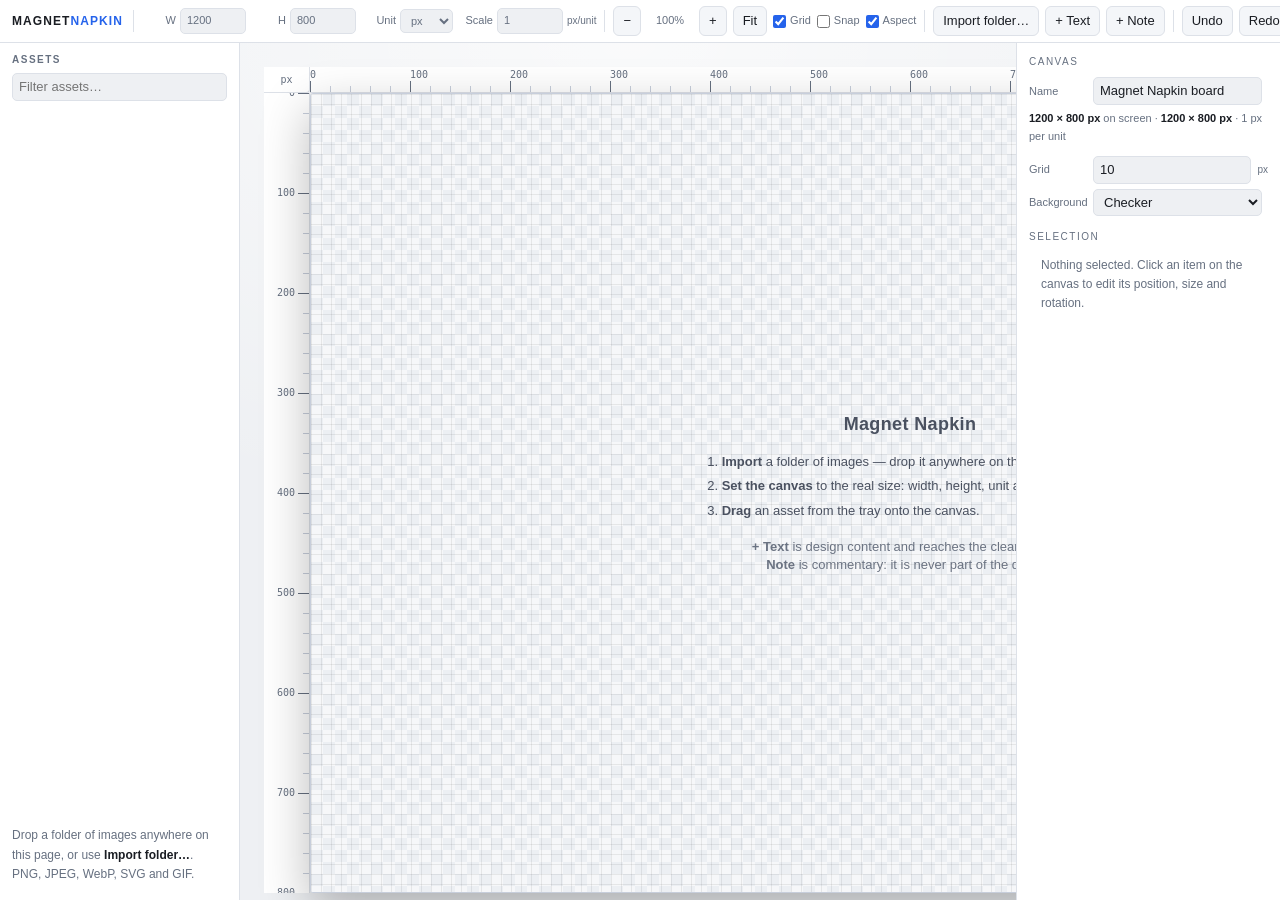
==== index.html @ 19c382b1 "feat: autosave to IndexedDB and round-trip .napkin.json project files" ====
<!doctype html>
<html lang="en">
<head>
<meta charset="utf-8">
<meta name="viewport" content="width=device-width, initial-scale=1">
<meta name="color-scheme" content="light dark">
<title>Magnet Napkin</title>
<meta name="description" content="Drop a folder of images onto a canvas of a known size, move them like magnets, leave notes that are clearly not part of the design, and export the layout plus a brief for a vision agent.">
<link rel="stylesheet" href="styles.css">
</head>
<body>

<div id="app">

  <header id="toolbar">
    <div class="brand">Magnet<em>Napkin</em></div>

    <div class="sep" role="separator"></div>

    <div class="toolgroup" role="group" aria-label="Canvas size">
      <label class="tfield" for="c-width"><span>W</span><input id="c-width" type="number" min="0.01" step="1" inputmode="decimal"></label>
      <label class="tfield" for="c-height"><span>H</span><input id="c-height" type="number" min="0.01" step="1" inputmode="decimal"></label>
      <label class="tfield" for="c-unit"><span>Unit</span><select id="c-unit">
        <option value="px">px</option>
        <option value="pt">pt</option>
        <option value="mm">mm</option>
        <option value="in">in</option>
      </select></label>
      <label class="tfield" for="c-scale"><span>Scale</span><input id="c-scale" type="number" min="0.01" step="0.0001" inputmode="decimal"><span class="thint">px/unit</span></label>
    </div>

    <div class="sep" role="separator"></div>

    <div class="toolgroup" role="group" aria-label="View">
      <button type="button" data-act="zoomout" title="Zoom out" aria-label="Zoom out">−</button>
      <span id="zoomlabel" class="zoomlabel" aria-live="off">100%</span>
      <button type="button" data-act="zoomin" title="Zoom in" aria-label="Zoom in">+</button>
      <button type="button" data-act="fit" title="Fit the whole canvas">Fit</button>
      <label class="check"><input type="checkbox" id="gridToggle" checked> Grid</label>
      <label class="check"><input type="checkbox" id="snapToggle" data-cap="snap"> Snap</label>
      <label class="check"><input type="checkbox" id="aspectToggle" data-cap="aspect" checked> Aspect</label>
    </div>

    <div class="sep" role="separator"></div>

    <div class="toolgroup" role="group" aria-label="Create">
      <button type="button" data-act="import" title="Import a folder of images">Import folder…</button>
      <button type="button" data-act="addtext" title="Add a text box — design content, included in the clean PNG">+ Text</button>
      <button type="button" data-act="addnote" title="Add a note — commentary, never part of the design">+ Note</button>
    </div>

    <div class="sep" role="separator"></div>

    <div class="toolgroup" role="group" aria-label="History">
      <button type="button" data-act="undo" title="Undo (Cmd/Ctrl+Z)">Undo</button>
      <button type="button" data-act="redo" title="Redo (Shift+Cmd/Ctrl+Z)">Redo</button>
    </div>

    <div class="sep" role="separator"></div>

    <div class="toolgroup" role="group" aria-label="Project">
      <button type="button" data-act="new" title="Clear the board">New</button>
      <button type="button" data-act="save" title="Download the project as .napkin.json">Save</button>
      <button type="button" data-act="open" title="Open a .napkin.json project">Open</button>
      <button type="button" data-act="exportpng" class="primary" title="Export the clean PNG — no notes, no UI">PNG</button>
      <button type="button" data-act="handoff" title="Handoff: clean PNG, annotated PNG, layout.json and notes.md">Handoff</button>
    </div>

    <span id="status" role="status" aria-live="polite">Ready</span>
  </header>

  <aside id="tray" aria-label="Assets">
    <div class="panelhead"><b>Assets</b><span id="tray-count" class="muted"></span></div>
    <input id="search" type="search" placeholder="Filter assets…" aria-label="Filter assets" autocomplete="off">
    <div id="tray-scroll"></div>
    <p id="tray-empty" class="hint">Drop a folder of images anywhere on this page, or use <b>Import folder…</b>.<br>PNG, JPEG, WebP, SVG and GIF.</p>
  </aside>

  <main id="main">
    <div id="viewport">
      <div id="stage">
        <div id="ruler-corner" aria-hidden="true"></div>
        <div id="ruler-top" class="ruler" aria-hidden="true"></div>
        <div id="ruler-left" class="ruler" aria-hidden="true"></div>
        <div id="board-wrap">
          <div id="board" tabindex="0" aria-label="Canvas">
            <div id="bg"></div>
            <div id="grid" aria-hidden="true"></div>
            <div id="items"></div>
            <div id="notes"></div>
            <div id="guides" aria-hidden="true"></div>
            <div id="empty-state">
              <h1>Magnet Napkin</h1>
              <ol>
                <li><b>Import</b> a folder of images — drop it anywhere on this page.</li>
                <li><b>Set the canvas</b> to the real size: width, height, unit and scale, top left.</li>
                <li><b>Drag</b> an asset from the tray onto the canvas.</li>
              </ol>
              <p class="muted"><b>+ Text</b> is design content and reaches the clean PNG.
                <b>+ Note</b> is commentary: it is never part of the design.</p>
            </div>
          </div>
        </div>
      </div>
    </div>
  </main>

  <aside id="inspector" aria-label="Inspector">
    <div id="inspector-body"></div>
  </aside>

</div>

<div id="storage-warning" hidden role="alert">
  <b>Autosave is not available here.</b>
  <span id="storage-warning-detail"></span>
</div>

<dialog id="handoff-dialog" aria-labelledby="handoff-title">
  <h2 id="handoff-title">Handoff</h2>
  <p class="muted">Four files, one click each. Browsers block multiple automatic downloads.</p>
  <div class="handoff-grid">
    <button type="button" data-export="clean">layout.png<small>the clean design — no notes</small></button>
    <button type="button" data-export="annotated">layout-annotated.png<small>the same board with the notes visible</small></button>
    <button type="button" data-export="json">layout.json<small>the machine contract</small></button>
    <button type="button" data-export="notes">notes.md<small>the brief for a human or an agent</small></button>
  </div>
  <div class="handoff-actions">
    <button type="button" id="copy-handoff">Copy handoff brief</button>
    <button type="button" id="close-handoff" class="quiet">Close</button>
  </div>
</dialog>

<dialog id="save-dialog" aria-labelledby="save-title">
  <h2 id="save-title">Save project</h2>
  <p class="muted">The project file always holds the canvas, the items and the notes. The images can be embedded as well, which makes the file self-contained but much larger.</p>
  <div class="handoff-actions">
    <button type="button" id="save-embedded">Save with images</button>
    <button type="button" id="save-small">Save without images</button>
    <button type="button" id="close-save" class="quiet">Cancel</button>
  </div>
</dialog>

<dialog id="missing-dialog" aria-labelledby="missing-title">
  <h2 id="missing-title">Missing assets</h2>
  <p class="muted">This project references files that are not in the tray. The items are kept, so nothing is lost.</p>
  <ul id="missing-list"></ul>
  <div class="handoff-actions">
    <button type="button" id="relink">Relink folder…</button>
    <button type="button" id="dismiss-missing" class="quiet">Continue without them</button>
  </div>
</dialog>

<input id="file-input" type="file" webkitdirectory directory multiple hidden>
<input id="json-input" type="file" accept=".json,application/json" hidden>

<script src="js/core.js"></script>
<script src="js/units.js"></script>
<script src="js/state.js"></script>
<script src="js/stage.js"></script>
<script src="js/textlayout.js"></script>
<script src="js/assets.js"></script>
<script src="js/items.js"></script>
<script src="js/snap.js"></script>
<script src="js/interact.js"></script>
<script src="js/inspector.js"></script>
<script src="js/project.js"></script>
<script src="js/app.js"></script>
</body>
</html>
---- styles.css ----
/* Magnet Napkin — chrome.
   The canvas is the star: everything else stays quiet and neutral. */

:root {
  --bg: #0e1014;
  --panel: #15181e;
  --panel2: #1c2029;
  --panel3: #232833;
  --line: #272c37;
  --line2: #333a47;
  --text: #e8eaee;
  --muted: #8a909c;
  --accent: #5b9dff;
  --accent-ink: #0b1220;
  --canvas: #eef0f3;
  --guide: #ff4d4d;
  --note: #fff3b0;
  --note-ink: #1c1c1c;
  --note-border: #b08900;
  --ruler-top: 26px;
  --ruler-left: 46px;
  --font: -apple-system, BlinkMacSystemFont, "Segoe UI", Roboto, "Helvetica Neue", Arial, sans-serif;
  --mono: ui-monospace, SFMono-Regular, Menlo, Consolas, monospace;
}

@media (prefers-color-scheme: light) {
  :root {
    --bg: #eef0f3;
    --panel: #ffffff;
    --panel2: #f4f6f9;
    --panel3: #e9edf2;
    --line: #dde1e8;
    --line2: #c7cedb;
    --text: #1a1d23;
    --muted: #667080;
    --accent: #2563eb;
    --accent-ink: #ffffff;
    --canvas: #ffffff;
  }
}

* { box-sizing: border-box; }

html, body {
  height: 100%;
  margin: 0;
  background: var(--bg);
  color: var(--text);
  font: 13px/1.4 var(--font);
  overflow: hidden;
  -webkit-text-size-adjust: 100%;
}

button, select, input { font: inherit; color: inherit; }

button {
  background: var(--panel2);
  border: 1px solid var(--line);
  border-radius: 6px;
  padding: 5px 9px;
  cursor: pointer;
  white-space: nowrap;
}
button:hover { background: var(--panel3); border-color: var(--line2); }
button:active { transform: translateY(0.5px); }
button.primary { background: var(--accent); border-color: var(--accent); color: var(--accent-ink); font-weight: 600; }
button.primary:hover { filter: brightness(1.08); }
button.quiet { background: transparent; }
button[disabled] { opacity: .4; cursor: default; }

input[type="number"], input[type="text"], input[type="search"], select {
  background: var(--bg);
  border: 1px solid var(--line);
  border-radius: 5px;
  padding: 4px 6px;
  min-width: 0;
}
input[type="number"] { width: 72px; font-variant-numeric: tabular-nums; }
input[type="search"] { width: 100%; }

:focus-visible {
  outline: 2px solid var(--accent);
  outline-offset: 1px;
}

/* ---------- shell ---------- */

#app {
  display: grid;
  grid-template-columns: 240px minmax(0, 1fr) 264px;
  grid-template-rows: auto minmax(0, 1fr);
  height: 100dvh;
}

#toolbar {
  grid-column: 1 / -1;
  display: flex;
  align-items: center;
  gap: 8px;
  padding: 6px 12px;
  background: var(--panel);
  border-bottom: 1px solid var(--line);
  overflow-x: auto;
  overflow-y: hidden;
  white-space: nowrap;
  scrollbar-width: thin;
}

.brand {
  font-weight: 700;
  letter-spacing: .09em;
  text-transform: uppercase;
  font-size: 12px;
  margin-right: 2px;
}
.brand em { font-style: normal; color: var(--accent); }

.sep { width: 1px; height: 22px; background: var(--line); flex: none; }

.toolgroup { display: flex; align-items: center; gap: 6px; flex: none; }

.tfield { display: flex; align-items: center; gap: 4px; color: var(--muted); font-size: 11px; }
.tfield > span:first-child { width: 34px; text-align: right; }
.tfield input[type="number"] { width: 66px; }
.thint { font-size: 10px; color: var(--muted); }

.check { display: flex; align-items: center; gap: 4px; color: var(--muted); font-size: 11px; user-select: none; }
.check input { accent-color: var(--accent); margin: 0; }

.zoomlabel {
  min-width: 46px;
  text-align: center;
  color: var(--muted);
  font-variant-numeric: tabular-nums;
  font-size: 11px;
}

#status {
  margin-left: auto;
  color: var(--muted);
  font-size: 11px;
  white-space: nowrap;
  padding-left: 12px;
}

.muted { color: var(--muted); }

/* ---------- panels ---------- */

#tray, #inspector {
  grid-row: 2;
  min-height: 0;
  display: flex;
  flex-direction: column;
  background: var(--panel);
}
#tray { border-right: 1px solid var(--line); }
#inspector { border-left: 1px solid var(--line); overflow: auto; }

#inspector-body { padding: 12px; }

.sec-head {
  margin: 14px 0 8px;
  font-size: 10px;
  letter-spacing: .15em;
  text-transform: uppercase;
  color: var(--muted);
}
.sec-head:first-child { margin-top: 0; }

.field {
  display: grid;
  grid-template-columns: 58px minmax(0, 1fr) auto;
  align-items: center;
  gap: 6px;
  margin: 5px 0;
}
.field label { color: var(--muted); font-size: 11px; }
.field input, .field select { width: 100%; }
.field input[type="color"] { padding: 2px; height: 26px; }
.field .unit { color: var(--muted); font-size: 10px; white-space: nowrap; }

.summary {
  margin: 0 0 10px;
  color: var(--muted);
  font-size: 11px;
  line-height: 1.6;
}
.summary b { color: var(--text); font-weight: 600; }

.selected-name {
  margin: 0 0 8px;
  font-size: 12px;
  font-weight: 600;
  white-space: nowrap;
  overflow: hidden;
  text-overflow: ellipsis;
}

.note-warning {
  margin: 0 0 10px;
  padding: 7px 8px;
  border-radius: 5px;
  background: var(--note);
  border: 1px dashed var(--note-border);
  color: #4a3a05;
  font-size: 11px;
  line-height: 1.5;
}

.row { display: flex; gap: 6px; margin: 8px 0; }
.row button { flex: 1 1 auto; font-size: 11px; padding: 5px 4px; }

.field.wide { grid-template-columns: 58px minmax(0, 1fr); align-items: start; }
.field.wide label { padding-top: 5px; }
.field textarea {
  width: 100%;
  min-height: 58px;
  resize: vertical;
  background: var(--bg);
  border: 1px solid var(--line);
  border-radius: 5px;
  padding: 5px 6px;
  font: 12px/1.4 var(--font);
}

.panelhead {
  display: flex;
  align-items: baseline;
  justify-content: space-between;
  padding: 10px 12px 6px;
}
.panelhead b {
  font-size: 10px;
  letter-spacing: .15em;
  text-transform: uppercase;
  color: var(--muted);
}

#search { margin: 0 12px 8px; width: calc(100% - 24px); }

#tray-scroll { overflow: auto; padding: 0 10px 16px; min-height: 0; flex: 1; }

.group {
  margin: 13px 0 3px;
  font-size: 10px;
  letter-spacing: .14em;
  text-transform: uppercase;
  color: var(--muted);
}

.tray-item {
  display: flex;
  align-items: center;
  gap: 8px;
  padding: 5px;
  border-radius: 6px;
  cursor: grab;
  border: 1px solid transparent;
}
.tray-item:hover { background: var(--panel2); border-color: var(--line); }
.tray-item:active { cursor: grabbing; }
.tray-item img {
  width: 38px; height: 38px;
  object-fit: contain;
  background: #f6f7f9;
  border: 1px solid var(--line);
  border-radius: 4px;
  flex: none;
}
.tray-item .t { min-width: 0; }
.tray-item .t b {
  display: block;
  font-weight: 500;
  font-size: 12px;
  white-space: nowrap;
  overflow: hidden;
  text-overflow: ellipsis;
}
.tray-item .t small { display: block; color: var(--muted); font-size: 10px; }

body.dropping::after {
  content: "Drop to import the images";
  position: fixed;
  inset: 0;
  display: flex;
  align-items: center;
  justify-content: center;
  background: rgba(10, 12, 16, .55);
  border: 3px dashed var(--accent);
  color: #fff;
  font-size: 18px;
  font-weight: 600;
  pointer-events: none;
  z-index: 50;
}

.hint { color: var(--muted); font-size: 12px; line-height: 1.6; padding: 4px 12px 16px; margin: 0; }
.hint b { color: var(--text); font-weight: 600; }

/* ---------- canvas area ---------- */

#main {
  grid-row: 2;
  min-width: 0;
  min-height: 0;
  display: flex;
  flex-direction: column;
  background: var(--bg);
}

#viewport {
  flex: 1;
  overflow: auto;
  padding: 24px 24px 48px;
  background:
    radial-gradient(1200px 700px at 50% 0%, color-mix(in srgb, var(--panel) 70%, transparent) 0%, transparent 70%),
    var(--bg);
}

#stage {
  position: relative;
  display: inline-block;
  padding-left: var(--ruler-left);
  padding-top: var(--ruler-top);
}

#ruler-corner {
  position: absolute;
  left: 0; top: 0;
  width: var(--ruler-left); height: var(--ruler-top);
  background: var(--panel);
  border-right: 1px solid var(--line);
  border-bottom: 1px solid var(--line);
  border-radius: 0 0 4px 0;
  display: flex;
  align-items: center;
  justify-content: center;
  color: var(--muted);
  font: 10px/1 var(--mono);
}

.ruler {
  position: absolute;
  background: var(--panel);
  color: var(--muted);
  font: 10px/1 var(--mono);
  overflow: hidden;
}
#ruler-top { left: var(--ruler-left); top: 0; height: var(--ruler-top); border-bottom: 1px solid var(--line); }
#ruler-left { left: 0; top: var(--ruler-top); width: var(--ruler-left); border-right: 1px solid var(--line); }

.ruler .tick { position: absolute; background: var(--line2); }
#ruler-top .tick { bottom: 0; width: 1px; height: 6px; }
#ruler-top .tick.major { height: 11px; background: var(--muted); }
#ruler-top .tick-label { position: absolute; top: 3px; left: 3px; white-space: nowrap; }
#ruler-left .tick { right: 0; height: 1px; width: 6px; }
#ruler-left .tick.major { width: 11px; background: var(--muted); }
#ruler-left .tick-label { position: absolute; right: 14px; transform: translateY(-50%); white-space: nowrap; }

#viewport.pannable { cursor: grab; }
#viewport.panning { cursor: grabbing; user-select: none; }

#board-wrap { position: relative; }

#board {
  position: relative;
  overflow: hidden;
  background: var(--canvas);
  border: 1px solid var(--line2);
  border-radius: 3px;
  box-shadow: 0 18px 50px rgba(0, 0, 0, .28);
}

#bg, #grid, #items, #notes, #guides { position: absolute; inset: 0; }
#bg, #grid, #guides { pointer-events: none; }

#bg.checker {
  background-color: #f6f7f9;
  background-image:
    linear-gradient(45deg, #eceff3 25%, transparent 25%, transparent 75%, #eceff3 75%),
    linear-gradient(45deg, #eceff3 25%, transparent 25%, transparent 75%, #eceff3 75%);
  background-size: 24px 24px;
  background-position: 0 0, 12px 12px;
}
#bg.solid { background: var(--canvas); }
#bg.image { background-repeat: no-repeat; background-size: 100% 100%; }

#grid {
  background-image:
    linear-gradient(rgba(0, 0, 0, .07) 1px, transparent 1px),
    linear-gradient(90deg, rgba(0, 0, 0, .07) 1px, transparent 1px);
  background-size: 40px 40px;
}

#empty-state {
  position: absolute;
  inset: 0;
  display: flex;
  flex-direction: column;
  justify-content: center;
  align-items: center;
  text-align: center;
  padding: 24px;
  color: #4a5160;
  pointer-events: none;
}
#empty-state h1 { font-size: 18px; margin: 0 0 12px; letter-spacing: .02em; }
#empty-state ol { text-align: left; margin: 0 0 14px; padding-left: 20px; line-height: 1.9; }
#empty-state p { max-width: 44ch; margin: 0; }
#empty-state .muted { color: #6b7382; }

/* ---------- items on the canvas ---------- */

.magnet {
  position: absolute;
  transform-origin: center center;
  touch-action: none;
  user-select: none;
  cursor: grab;
}
.magnet:active { cursor: grabbing; }
.magnet img {
  display: block;
  width: 100%;
  height: 100%;
  object-fit: contain;
  pointer-events: none;
  -webkit-user-drag: none;
}
.magnet.selected { outline: 1.5px solid var(--accent); outline-offset: 2px; }
.magnet.locked { cursor: default; }

.magnet .handle {
  position: absolute;
  right: -7px; bottom: -7px;
  width: 14px; height: 14px;
  background: var(--accent);
  border: 1px solid #0b1220;
  border-radius: 2px;
  cursor: nwse-resize;
  display: none;
  touch-action: none;
  z-index: 3;
}
.magnet.selected .handle { display: block; }

.magnet .rot {
  position: absolute;
  left: 50%; top: -28px;
  width: 12px; height: 12px;
  margin-left: -6px;
  border-radius: 50%;
  background: var(--accent);
  border: 1px solid #0b1220;
  cursor: grab;
  display: none;
  z-index: 3;
}
.magnet.selected .rot { display: block; }

.magnet .tag {
  position: absolute;
  left: 50%; bottom: -22px;
  transform: translateX(-50%);
  background: #0b0c0f;
  color: #cfd3da;
  border: 1px solid #30343d;
  border-radius: 3px;
  padding: 1px 5px;
  font: 10px/1.4 var(--mono);
  white-space: nowrap;
  display: none;
  pointer-events: none;
  z-index: 2;
}
.magnet.selected .tag { display: block; }

/* Text items: one element per measured line, so the browser never re-wraps
   what the exporter will draw. */
.text-item { cursor: default; }
.text-body {
  position: absolute;
  inset: 0;
  overflow: hidden;
  white-space: pre;
  letter-spacing: 0;
  word-break: keep-all;
}
.text-body .tl { white-space: pre; }

/* Notes: deliberately unlike the design. Sticky paper, dashed border and a
   badge, so no one — human or model — can mistake one for artwork. */
.magnet.note {
  border-style: dashed;
  border-color: var(--note-border);
  border-radius: 2px;
  box-shadow: 0 2px 8px rgba(0, 0, 0, .22);
  cursor: grab;
}
.magnet.note .text-body { overflow: hidden; }
.magnet.note .badge {
  position: absolute;
  top: -12px;
  left: -2px;
  width: 26px;
  height: 11px;
  display: flex;
  align-items: center;
  justify-content: center;
  background: #1c1c1c;
  color: #fff3b0;
  border-radius: 2px;
  font-weight: 700;
  font-family: var(--mono);
  pointer-events: none;
  z-index: 4;
}

/* Snapping guides */
.guide { position: absolute; background: var(--guide); opacity: .85; }
.guide.v { top: 0; bottom: 0; width: 1px; }
.guide.h { left: 0; right: 0; height: 1px; }

/* Missing assets keep their place and say so. */
.missing-asset {
  width: 100%;
  height: 100%;
  display: flex;
  align-items: center;
  justify-content: center;
  text-align: center;
  padding: 6px;
  border: 1px dashed #b0453a;
  border-radius: 3px;
  background: repeating-linear-gradient(45deg, rgba(176, 69, 58, .08) 0 8px, transparent 8px 16px);
  color: #8c2f27;
  font-size: 11px;
  overflow: hidden;
}

#storage-warning {
  position: fixed;
  left: 0; right: 0; bottom: 0;
  z-index: 40;
  padding: 10px 16px;
  background: #3a2a08;
  color: #ffe9a8;
  border-top: 1px solid #6b5312;
  font-size: 12px;
  line-height: 1.5;
}
#storage-warning b { color: #fff3b0; }

/* ---------- handoff dialog ---------- */

dialog {
  border: 1px solid var(--line2);
  border-radius: 10px;
  background: var(--panel);
  color: var(--text);
  padding: 20px;
  max-width: 460px;
  width: calc(100% - 32px);
  box-shadow: 0 30px 80px rgba(0, 0, 0, .45);
}
dialog::backdrop { background: rgba(0, 0, 0, .5); }
dialog h2 { margin: 0 0 4px; font-size: 15px; }
dialog p { margin: 0 0 14px; font-size: 12px; }

.handoff-grid { display: grid; grid-template-columns: 1fr 1fr; gap: 8px; }
.handoff-grid button {
  display: flex;
  flex-direction: column;
  gap: 2px;
  align-items: flex-start;
  text-align: left;
  padding: 10px;
  font-weight: 600;
}
.handoff-grid small { font-weight: 400; color: var(--muted); font-size: 11px; }

.handoff-actions { display: flex; gap: 8px; margin-top: 14px; }

@media (max-width: 1000px) {
  #app { grid-template-columns: 200px minmax(0, 1fr) 224px; }
  #status { display: none; }
}
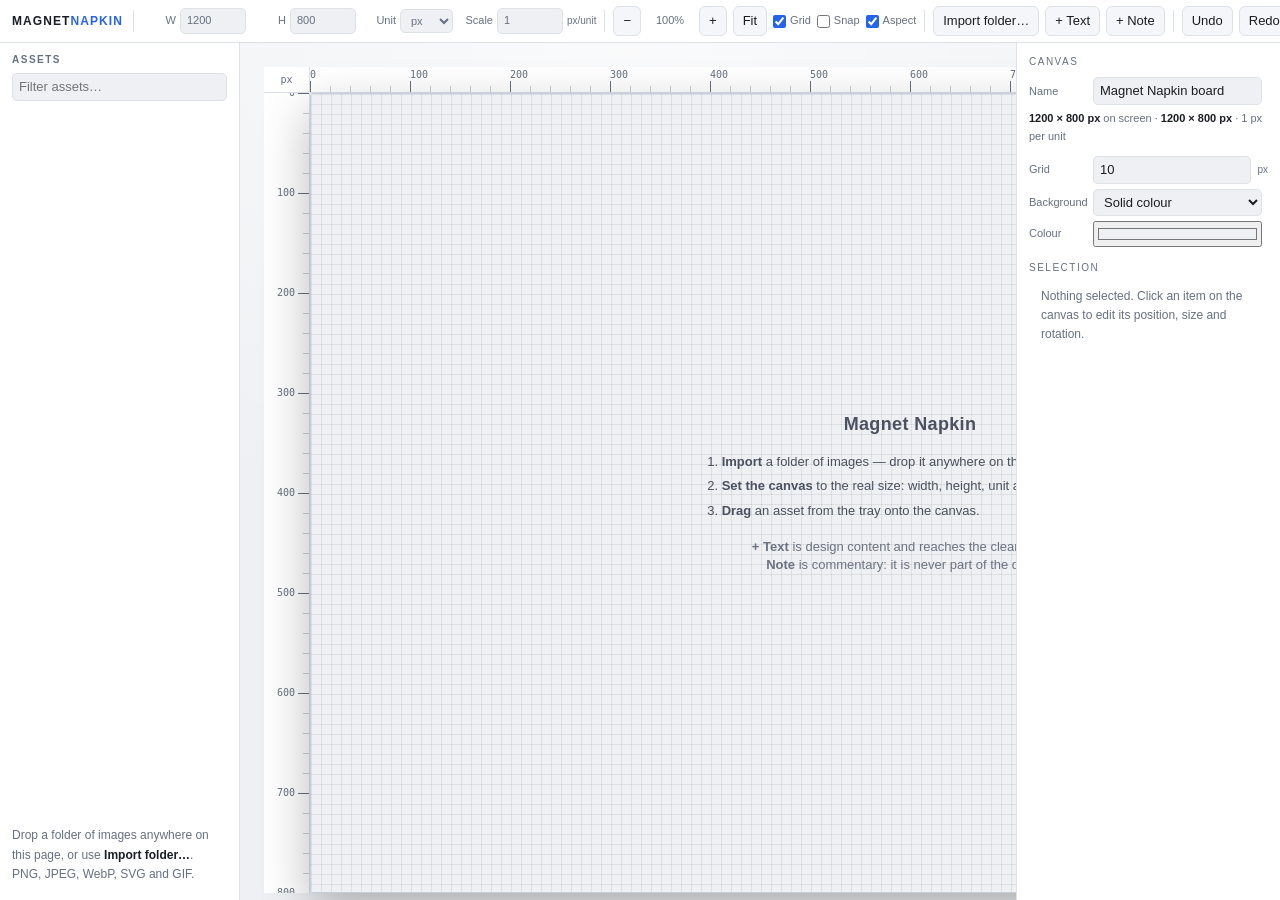
==== commit 53c87b58: "feat: export clean and annotated PNGs drawn from the item data" ====
--- a/index.html
+++ b/index.html
@@ -63,6 +63,11 @@
       <button type="button" data-act="save" title="Download the project as .napkin.json">Save</button>
       <button type="button" data-act="open" title="Open a .napkin.json project">Open</button>
       <button type="button" data-act="exportpng" class="primary" title="Export the clean PNG — no notes, no UI">PNG</button>
+      <select id="export-tier" aria-label="Export size">
+        <option value="1">1×</option>
+        <option value="2" selected>2×</option>
+        <option value="3">3×</option>
+      </select>
       <button type="button" data-act="handoff" title="Handoff: clean PNG, annotated PNG, layout.json and notes.md">Handoff</button>
     </div>
 
@@ -164,6 +169,7 @@
 <script src="js/snap.js"></script>
 <script src="js/interact.js"></script>
 <script src="js/inspector.js"></script>
+<script src="js/exporter.js"></script>
 <script src="js/project.js"></script>
 <script src="js/app.js"></script>
 </body>
--- a/styles.css
+++ b/styles.css
@@ -295,6 +295,9 @@
   z-index: 50;
 }
 
+#tray-empty { margin: 0; }
+#tray-empty[hidden] { display: none; }
+
 .hint { color: var(--muted); font-size: 12px; line-height: 1.6; padding: 4px 12px 16px; margin: 0; }
 .hint b { color: var(--text); font-weight: 600; }
 
@@ -405,6 +408,8 @@
   color: #4a5160;
   pointer-events: none;
 }
+/* The hidden attribute has to win over the flex display above. */
+#empty-state[hidden] { display: none; }
 #empty-state h1 { font-size: 18px; margin: 0 0 12px; letter-spacing: .02em; }
 #empty-state ol { text-align: left; margin: 0 0 14px; padding-left: 20px; line-height: 1.9; }
 #empty-state p { max-width: 44ch; margin: 0; }
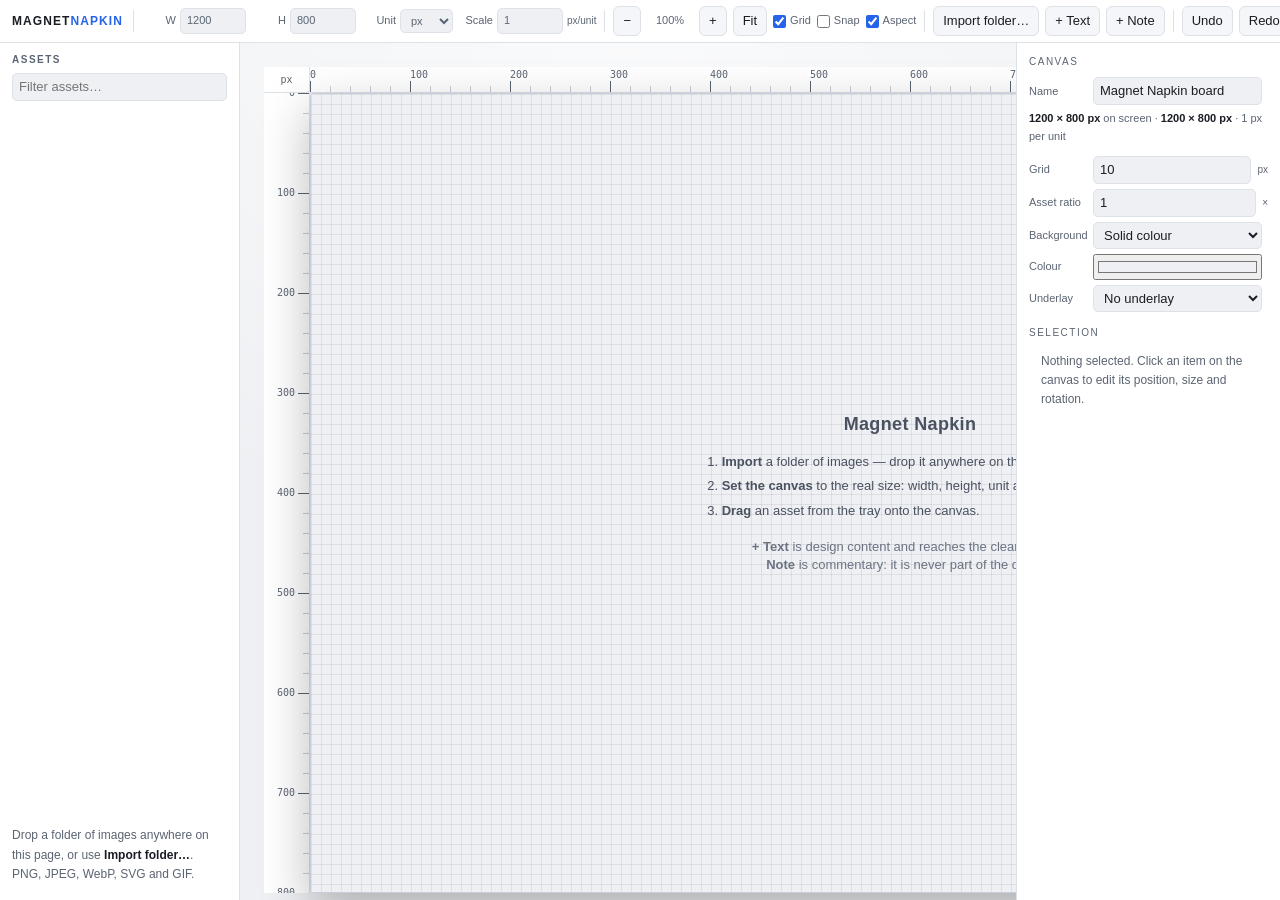
==== commit 2eb2a289: "feat: underlay tracing, dual-unit inspector fields and image backgrounds" ====
--- a/index.html
+++ b/index.html
@@ -90,6 +90,7 @@
         <div id="board-wrap">
           <div id="board" tabindex="0" aria-label="Canvas">
             <div id="bg"></div>
+            <div id="underlay" aria-hidden="true"></div>
             <div id="grid" aria-hidden="true"></div>
             <div id="items"></div>
             <div id="notes"></div>
@@ -123,13 +124,14 @@
 
 <dialog id="handoff-dialog" aria-labelledby="handoff-title">
   <h2 id="handoff-title">Handoff</h2>
-  <p class="muted">Four files, one click each. Browsers block multiple automatic downloads.</p>
+  <p class="muted">Four files, one click each. Browsers block multiple automatic downloads, so nothing is fired for you.</p>
   <div class="handoff-grid">
     <button type="button" data-export="clean">layout.png<small>the clean design — no notes</small></button>
     <button type="button" data-export="annotated">layout-annotated.png<small>the same board with the notes visible</small></button>
     <button type="button" data-export="json">layout.json<small>the machine contract</small></button>
     <button type="button" data-export="notes">notes.md<small>the brief for a human or an agent</small></button>
   </div>
+  <p id="handoff-size" class="muted"></p>
   <div class="handoff-actions">
     <button type="button" id="copy-handoff">Copy handoff brief</button>
     <button type="button" id="close-handoff" class="quiet">Close</button>
@@ -170,6 +172,7 @@
 <script src="js/interact.js"></script>
 <script src="js/inspector.js"></script>
 <script src="js/exporter.js"></script>
+<script src="js/handoff.js"></script>
 <script src="js/project.js"></script>
 <script src="js/app.js"></script>
 </body>
--- a/styles.css
+++ b/styles.css
@@ -32,7 +32,7 @@
     --line: #dde1e8;
     --line2: #c7cedb;
     --text: #1a1d23;
-    --muted: #667080;
+    --muted: #5b6472;
     --accent: #2563eb;
     --accent-ink: #ffffff;
     --canvas: #ffffff;
@@ -260,6 +260,7 @@
 }
 .tray-item:hover { background: var(--panel2); border-color: var(--line); }
 .tray-item:active { cursor: grabbing; }
+.tray-item:focus-visible { outline: 2px solid var(--accent); outline-offset: 1px; }
 .tray-item img {
   width: 38px; height: 38px;
   object-fit: contain;
@@ -375,8 +376,12 @@
   box-shadow: 0 18px 50px rgba(0, 0, 0, .28);
 }
 
-#bg, #grid, #items, #notes, #guides { position: absolute; inset: 0; }
-#bg, #grid, #guides { pointer-events: none; }
+#bg, #grid, #items, #notes, #guides, #underlay { position: absolute; inset: 0; }
+
+/* The layers are containers, not surfaces. If they caught the pointer, the
+   empty notes layer would sit over the items and swallow every click. */
+#bg, #grid, #guides, #items, #notes, #underlay { pointer-events: none; }
+.magnet { pointer-events: auto; }
 
 #bg.checker {
   background-color: #f6f7f9;
@@ -434,6 +439,7 @@
   -webkit-user-drag: none;
 }
 .magnet.selected { outline: 1.5px solid var(--accent); outline-offset: 2px; }
+.magnet:focus-visible { outline: 2px solid var(--accent); outline-offset: 3px; }
 .magnet.locked { cursor: default; }
 
 .magnet .handle {
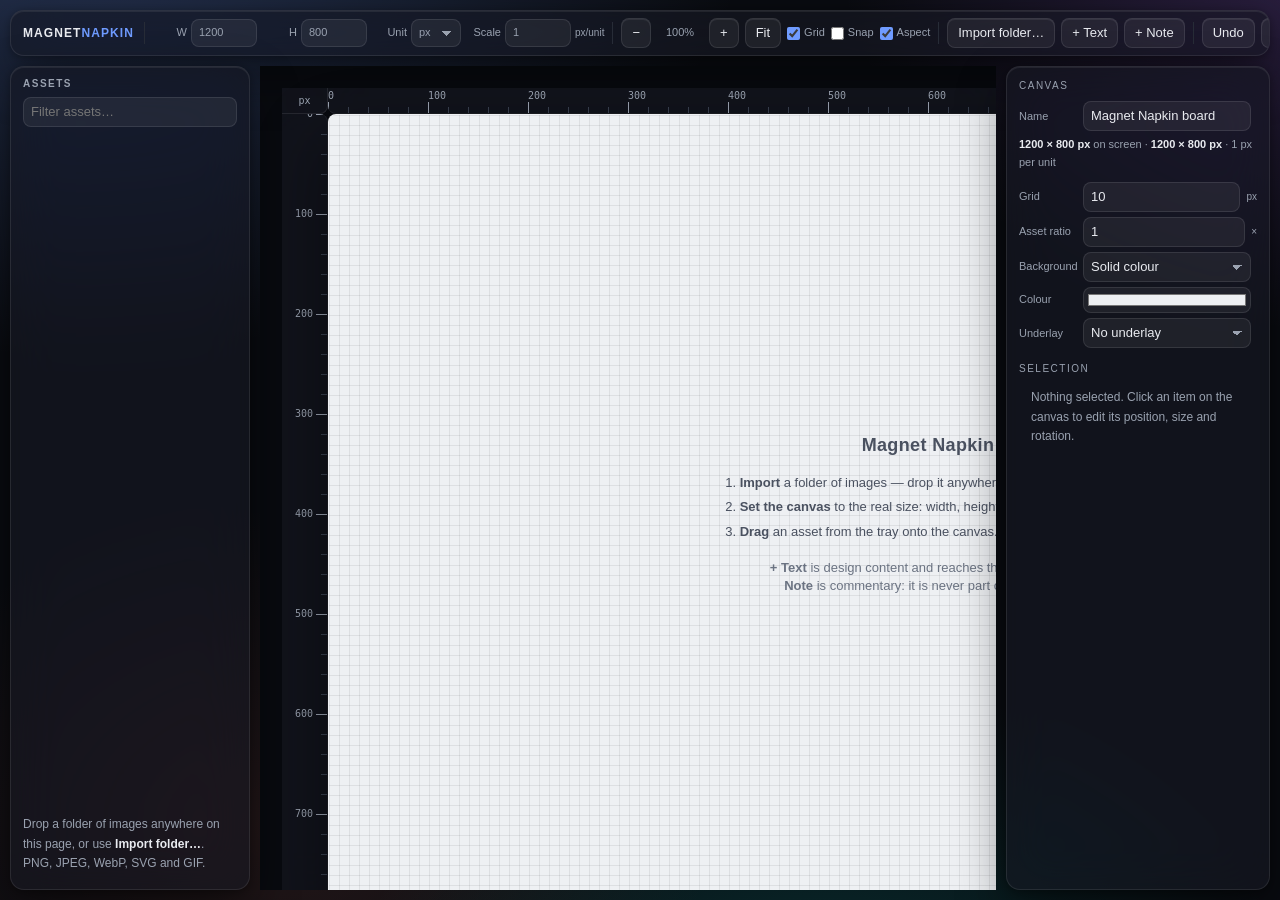
==== commit aae7d80c: "feat: versioned history, a second-tab guard and an empty-board guard The board is the work. Three ta" ====
--- a/index.html
+++ b/index.html
@@ -62,6 +62,7 @@
       <button type="button" data-act="new" title="Clear the board">New</button>
       <button type="button" data-act="save" title="Download the project as .napkin.json">Save</button>
       <button type="button" data-act="open" title="Open a .napkin.json project">Open</button>
+      <button type="button" data-act="history" title="Recover an earlier version of this board">History</button>
       <button type="button" data-act="exportpng" class="primary" title="Export the clean PNG — no notes, no UI">PNG</button>
       <select id="export-tier" aria-label="Export size">
         <option value="1">1×</option>
@@ -122,6 +123,25 @@
   <span id="storage-warning-detail"></span>
 </div>
 
+<div id="conflict-banner" hidden role="alert">
+  <b id="conflict-title">This board was updated in another tab.</b>
+  <span id="conflict-detail"></span>
+  <span class="conflict-actions">
+    <button type="button" id="conflict-reload">Reload</button>
+    <button type="button" id="conflict-overwrite" class="quiet">Keep mine</button>
+    <button type="button" id="conflict-dismiss" class="quiet">Dismiss</button>
+  </span>
+</div>
+
+<dialog id="history-dialog" aria-labelledby="history-title">
+  <h2 id="history-title">History</h2>
+  <p class="muted">Every change to the board is snapshotted. Restoring one keeps the board you have now in the history too.</p>
+  <div id="history-list" class="history-list"></div>
+  <div class="handoff-actions">
+    <button type="button" id="close-history" class="quiet">Close</button>
+  </div>
+</dialog>
+
 <dialog id="handoff-dialog" aria-labelledby="handoff-title">
   <h2 id="handoff-title">Handoff</h2>
   <p class="muted">Four files, one click each. Browsers block multiple automatic downloads, so nothing is fired for you.</p>
--- a/styles.css
+++ b/styles.css
@@ -1,17 +1,19 @@
 /* Magnet Napkin — chrome.
-   The canvas is the star: everything else stays quiet and neutral. */
+   The canvas is the star: everything else stays quiet and neutral.
+   Dark by default. The light palette lives under [data-theme="light"],
+   one attribute away. */
 
 :root {
-  --bg: #0e1014;
-  --panel: #15181e;
-  --panel2: #1c2029;
-  --panel3: #232833;
+  --bg: #090b10;
+  --panel: #14161d;
+  --panel2: #1b1e26;
+  --panel3: #252a35;
   --line: #272c37;
-  --line2: #333a47;
-  --text: #e8eaee;
-  --muted: #8a909c;
-  --accent: #5b9dff;
-  --accent-ink: #0b1220;
+  --line2: #39404f;
+  --text: #e9ebf0;
+  --muted: #9aa2b0;
+  --accent: #6f9bff;
+  --accent-ink: #08101f;
   --canvas: #eef0f3;
   --guide: #ff4d4d;
   --note: #fff3b0;
@@ -21,22 +23,41 @@
   --ruler-left: 46px;
   --font: -apple-system, BlinkMacSystemFont, "Segoe UI", Roboto, "Helvetica Neue", Arial, sans-serif;
   --mono: ui-monospace, SFMono-Regular, Menlo, Consolas, monospace;
-}
-
-@media (prefers-color-scheme: light) {
-  :root {
-    --bg: #eef0f3;
-    --panel: #ffffff;
-    --panel2: #f4f6f9;
-    --panel3: #e9edf2;
-    --line: #dde1e8;
-    --line2: #c7cedb;
-    --text: #1a1d23;
-    --muted: #5b6472;
-    --accent: #2563eb;
-    --accent-ink: #ffffff;
-    --canvas: #ffffff;
-  }
+
+  /* The glass. A translucent panel over the wallpaper, with a hairline and a
+     specular edge along the top. */
+  --glass: rgba(23, 25, 34, .66);
+  --glass-line: rgba(255, 255, 255, .09);
+  --glass-hi: rgba(255, 255, 255, .07);
+  --glass-shadow: 0 20px 50px rgba(0, 0, 0, .45), 0 2px 8px rgba(0, 0, 0, .3);
+  --control: rgba(255, 255, 255, .06);
+  --control-hover: rgba(255, 255, 255, .12);
+  --control-line: rgba(255, 255, 255, .10);
+  --radius: 14px;
+  --blur: 24px;
+}
+
+/* The light palette. Not applied by default; set data-theme="light" on the
+   root element to use it. */
+[data-theme="light"] {
+  --bg: #e8ebf0;
+  --panel: #ffffff;
+  --panel2: #f3f5f9;
+  --panel3: #e7ecf2;
+  --line: #dde1e8;
+  --line2: #c2cad6;
+  --text: #171a20;
+  --muted: #5b6472;
+  --accent: #2563eb;
+  --accent-ink: #ffffff;
+  --canvas: #ffffff;
+  --glass: rgba(255, 255, 255, .74);
+  --glass-line: rgba(15, 20, 30, .08);
+  --glass-hi: rgba(255, 255, 255, .7);
+  --glass-shadow: 0 18px 44px rgba(20, 30, 50, .16), 0 2px 8px rgba(20, 30, 50, .08);
+  --control: rgba(15, 20, 30, .05);
+  --control-hover: rgba(15, 20, 30, .10);
+  --control-line: rgba(15, 20, 30, .10);
 }
 
 * { box-sizing: border-box; }
@@ -51,37 +72,89 @@
   -webkit-text-size-adjust: 100%;
 }
 
+/* People who asked for less glass get less glass. */
+@media (prefers-reduced-transparency: reduce) {
+  :root {
+    --glass: #14161d;
+    --glass-line: #272c37;
+    --glass-hi: transparent;
+    --glass-shadow: none;
+  }
+  [data-theme="light"] {
+    --glass: #ffffff;
+    --glass-line: #dde1e8;
+    --glass-shadow: none;
+  }
+}
+
 button, select, input { font: inherit; color: inherit; }
 
 button {
-  background: var(--panel2);
-  border: 1px solid var(--line);
-  border-radius: 6px;
-  padding: 5px 9px;
+  background: var(--control);
+  border: 1px solid var(--control-line);
+  border-radius: 8px;
+  padding: 5px 10px;
   cursor: pointer;
   white-space: nowrap;
-}
-button:hover { background: var(--panel3); border-color: var(--line2); }
+  box-shadow: inset 0 1px 0 var(--glass-hi);
+  transition: background .12s ease, border-color .12s ease;
+}
+button:hover { background: var(--control-hover); border-color: var(--control-line); }
 button:active { transform: translateY(0.5px); }
-button.primary { background: var(--accent); border-color: var(--accent); color: var(--accent-ink); font-weight: 600; }
-button.primary:hover { filter: brightness(1.08); }
-button.quiet { background: transparent; }
-button[disabled] { opacity: .4; cursor: default; }
+button.primary { background: var(--accent); border-color: var(--accent); color: var(--accent-ink); font-weight: 600; box-shadow: 0 4px 14px rgba(111, 155, 255, .28); }
+button.primary:hover { filter: brightness(1.08); background: var(--accent); }
+button.quiet { background: transparent; border-color: transparent; box-shadow: none; }
+button.quiet:hover { background: var(--control); }
+button[disabled] { opacity: .38; cursor: default; }
 
 input[type="number"], input[type="text"], input[type="search"], select {
-  background: var(--bg);
-  border: 1px solid var(--line);
-  border-radius: 5px;
-  padding: 4px 6px;
+  background: var(--control);
+  border: 1px solid var(--control-line);
+  border-radius: 8px;
+  padding: 5px 7px;
   min-width: 0;
+  transition: border-color .12s ease, background .12s ease;
+}
+input[type="number"]:focus, input[type="text"]:focus, input[type="search"]:focus, select:focus {
+  border-color: var(--accent);
+  background: var(--control-hover);
 }
 input[type="number"] { width: 72px; font-variant-numeric: tabular-nums; }
 input[type="search"] { width: 100%; }
+
+select {
+  appearance: none;
+  -webkit-appearance: none;
+  padding-right: 22px;
+  background-image: linear-gradient(45deg, transparent 50%, var(--muted) 50%), linear-gradient(135deg, var(--muted) 50%, transparent 50%);
+  background-position: calc(100% - 13px) 52%, calc(100% - 8px) 52%;
+  background-size: 5px 5px, 5px 5px;
+  background-repeat: no-repeat;
+}
+input[type="color"] {
+  background: var(--control);
+  border: 1px solid var(--control-line);
+  border-radius: 8px;
+  padding: 2px;
+  height: 26px;
+}
 
 :focus-visible {
   outline: 2px solid var(--accent);
   outline-offset: 1px;
 }
+
+/* Thin scrollbars, to match the rest. */
+* { scrollbar-width: thin; scrollbar-color: var(--line2) transparent; }
+::-webkit-scrollbar { width: 10px; height: 10px; }
+::-webkit-scrollbar-track { background: transparent; }
+::-webkit-scrollbar-thumb {
+  background: var(--line2);
+  border-radius: 8px;
+  border: 3px solid transparent;
+  background-clip: content-box;
+}
+::-webkit-scrollbar-thumb:hover { background: var(--muted); background-clip: content-box; }
 
 /* ---------- shell ---------- */
 
@@ -89,7 +162,31 @@
   display: grid;
   grid-template-columns: 240px minmax(0, 1fr) 264px;
   grid-template-rows: auto minmax(0, 1fr);
+  gap: 10px;
+  padding: 10px;
   height: 100dvh;
+  /* The wallpaper the glass sits on. */
+  background:
+    radial-gradient(1100px 780px at 6% -14%, rgba(111, 155, 255, .30), transparent 62%),
+    radial-gradient(900px 700px at 106% -8%, rgba(176, 108, 255, .24), transparent 58%),
+    radial-gradient(820px 640px at 64% 118%, rgba(0, 196, 184, .20), transparent 60%),
+    radial-gradient(700px 520px at 22% 92%, rgba(255, 120, 90, .10), transparent 62%),
+    var(--bg);
+}
+
+/* The glass material: translucent, blurred, with a hairline and a specular
+   edge along the top. */
+#toolbar, #tray, #inspector {
+  background: var(--glass);
+  -webkit-backdrop-filter: blur(var(--blur)) saturate(180%);
+  backdrop-filter: blur(var(--blur)) saturate(180%);
+  border: 1px solid var(--glass-line);
+  box-shadow: inset 0 1px 0 var(--glass-hi), var(--glass-shadow);
+  border-radius: var(--radius);
+}
+
+@supports not ((backdrop-filter: blur(1px)) or (-webkit-backdrop-filter: blur(1px))) {
+  #toolbar, #tray, #inspector { background: var(--panel); }
 }
 
 #toolbar {
@@ -97,9 +194,7 @@
   display: flex;
   align-items: center;
   gap: 8px;
-  padding: 6px 12px;
-  background: var(--panel);
-  border-bottom: 1px solid var(--line);
+  padding: 7px 12px;
   overflow-x: auto;
   overflow-y: hidden;
   white-space: nowrap;
@@ -152,12 +247,10 @@
   min-height: 0;
   display: flex;
   flex-direction: column;
-  background: var(--panel);
-}
-#tray { border-right: 1px solid var(--line); }
-#inspector { border-left: 1px solid var(--line); overflow: auto; }
-
-#inspector-body { padding: 12px; }
+  overflow: hidden;
+}
+
+#inspector-body { padding: 12px; overflow: auto; }
 
 .sec-head {
   margin: 14px 0 8px;
@@ -217,12 +310,13 @@
   width: 100%;
   min-height: 58px;
   resize: vertical;
-  background: var(--bg);
-  border: 1px solid var(--line);
-  border-radius: 5px;
-  padding: 5px 6px;
+  background: var(--control);
+  border: 1px solid var(--control-line);
+  border-radius: 8px;
+  padding: 6px 7px;
   font: 12px/1.4 var(--font);
 }
+.field textarea:focus { border-color: var(--accent); }
 
 .panelhead {
   display: flex;
@@ -258,15 +352,15 @@
   cursor: grab;
   border: 1px solid transparent;
 }
-.tray-item:hover { background: var(--panel2); border-color: var(--line); }
+.tray-item:hover { background: var(--control); border-color: var(--control-line); }
 .tray-item:active { cursor: grabbing; }
 .tray-item:focus-visible { outline: 2px solid var(--accent); outline-offset: 1px; }
 .tray-item img {
   width: 38px; height: 38px;
   object-fit: contain;
   background: #f6f7f9;
-  border: 1px solid var(--line);
-  border-radius: 4px;
+  border: 1px solid var(--control-line);
+  border-radius: 6px;
   flex: none;
 }
 .tray-item .t { min-width: 0; }
@@ -316,10 +410,9 @@
 #viewport {
   flex: 1;
   overflow: auto;
-  padding: 24px 24px 48px;
-  background:
-    radial-gradient(1200px 700px at 50% 0%, color-mix(in srgb, var(--panel) 70%, transparent) 0%, transparent 70%),
-    var(--bg);
+  padding: 22px;
+  /* The wallpaper shows through: the board is the only opaque thing here. */
+  background: transparent;
 }
 
 #stage {
@@ -333,10 +426,12 @@
   position: absolute;
   left: 0; top: 0;
   width: var(--ruler-left); height: var(--ruler-top);
-  background: var(--panel);
-  border-right: 1px solid var(--line);
-  border-bottom: 1px solid var(--line);
-  border-radius: 0 0 4px 0;
+  background: var(--glass);
+  -webkit-backdrop-filter: blur(var(--blur)) saturate(180%);
+  backdrop-filter: blur(var(--blur)) saturate(180%);
+  border-right: 1px solid var(--glass-line);
+  border-bottom: 1px solid var(--glass-line);
+  border-radius: 0 0 8px 0;
   display: flex;
   align-items: center;
   justify-content: center;
@@ -346,13 +441,15 @@
 
 .ruler {
   position: absolute;
-  background: var(--panel);
+  background: var(--glass);
+  -webkit-backdrop-filter: blur(var(--blur)) saturate(180%);
+  backdrop-filter: blur(var(--blur)) saturate(180%);
   color: var(--muted);
   font: 10px/1 var(--mono);
   overflow: hidden;
 }
-#ruler-top { left: var(--ruler-left); top: 0; height: var(--ruler-top); border-bottom: 1px solid var(--line); }
-#ruler-left { left: 0; top: var(--ruler-top); width: var(--ruler-left); border-right: 1px solid var(--line); }
+#ruler-top { left: var(--ruler-left); top: 0; height: var(--ruler-top); border-bottom: 1px solid var(--glass-line); border-radius: 0 0 8px 8px; }
+#ruler-left { left: 0; top: var(--ruler-top); width: var(--ruler-left); border-right: 1px solid var(--glass-line); border-radius: 0 8px 8px 0; }
 
 .ruler .tick { position: absolute; background: var(--line2); }
 #ruler-top .tick { bottom: 0; width: 1px; height: 6px; }
@@ -371,9 +468,9 @@
   position: relative;
   overflow: hidden;
   background: var(--canvas);
-  border: 1px solid var(--line2);
-  border-radius: 3px;
-  box-shadow: 0 18px 50px rgba(0, 0, 0, .28);
+  border: 1px solid var(--glass-line);
+  border-radius: 8px;
+  box-shadow: 0 30px 70px rgba(0, 0, 0, .45), 0 0 0 1px rgba(0, 0, 0, .25);
 }
 
 #bg, #grid, #items, #notes, #guides, #underlay { position: absolute; inset: 0; }
@@ -485,6 +582,7 @@
   pointer-events: none;
   z-index: 2;
 }
+.magnet .tag::before { content: var(--tag-text, ""); }
 .magnet.selected .tag { display: block; }
 
 /* Text items: one element per measured line, so the browser never re-wraps
@@ -527,6 +625,7 @@
   pointer-events: none;
   z-index: 4;
 }
+.magnet.note .badge::before { content: "NOTE"; }
 
 /* Snapping guides */
 .guide { position: absolute; background: var(--guide); opacity: .85; }
@@ -563,19 +662,65 @@
 }
 #storage-warning b { color: #fff3b0; }
 
+#conflict-banner {
+  position: fixed;
+  left: 0; right: 0; bottom: 0;
+  z-index: 41;
+  display: flex;
+  align-items: center;
+  gap: 10px;
+  padding: 10px 16px;
+  background: #10233f;
+  color: #cfe0ff;
+  border-top: 1px solid #2b4a7d;
+  font-size: 12px;
+  line-height: 1.5;
+}
+#conflict-banner b { color: #ffffff; }
+#conflict-banner[hidden] { display: none; }
+.conflict-actions { margin-left: auto; display: flex; gap: 6px; flex: none; }
+
+.history-list {
+  max-height: 320px;
+  overflow: auto;
+  margin: 12px 0;
+  border: 1px solid var(--control-line);
+  border-radius: 10px;
+}
+.history-list:empty::after {
+  content: "No snapshots yet.";
+  display: block;
+  padding: 14px;
+  color: var(--muted);
+  font-size: 12px;
+}
+.history-entry {
+  display: flex;
+  align-items: center;
+  gap: 10px;
+  padding: 8px 10px;
+  border-bottom: 1px solid var(--control-line);
+}
+.history-entry:last-child { border-bottom: 0; }
+.history-entry .when { font-variant-numeric: tabular-nums; }
+.history-entry .what { color: var(--muted); font-size: 11px; flex: 1; }
+.history-entry button { flex: none; padding: 3px 8px; font-size: 11px; }
+
 /* ---------- handoff dialog ---------- */
 
 dialog {
-  border: 1px solid var(--line2);
-  border-radius: 10px;
-  background: var(--panel);
+  background: var(--glass);
+  -webkit-backdrop-filter: blur(var(--blur)) saturate(180%);
+  backdrop-filter: blur(var(--blur)) saturate(180%);
+  border: 1px solid var(--glass-line);
+  border-radius: 16px;
   color: var(--text);
-  padding: 20px;
+  padding: 22px;
   max-width: 460px;
   width: calc(100% - 32px);
-  box-shadow: 0 30px 80px rgba(0, 0, 0, .45);
-}
-dialog::backdrop { background: rgba(0, 0, 0, .5); }
+  box-shadow: inset 0 1px 0 var(--glass-hi), 0 34px 90px rgba(0, 0, 0, .55);
+}
+dialog::backdrop { background: rgba(4, 6, 11, .58); -webkit-backdrop-filter: blur(8px); backdrop-filter: blur(8px); }
 dialog h2 { margin: 0 0 4px; font-size: 15px; }
 dialog p { margin: 0 0 14px; font-size: 12px; }
 
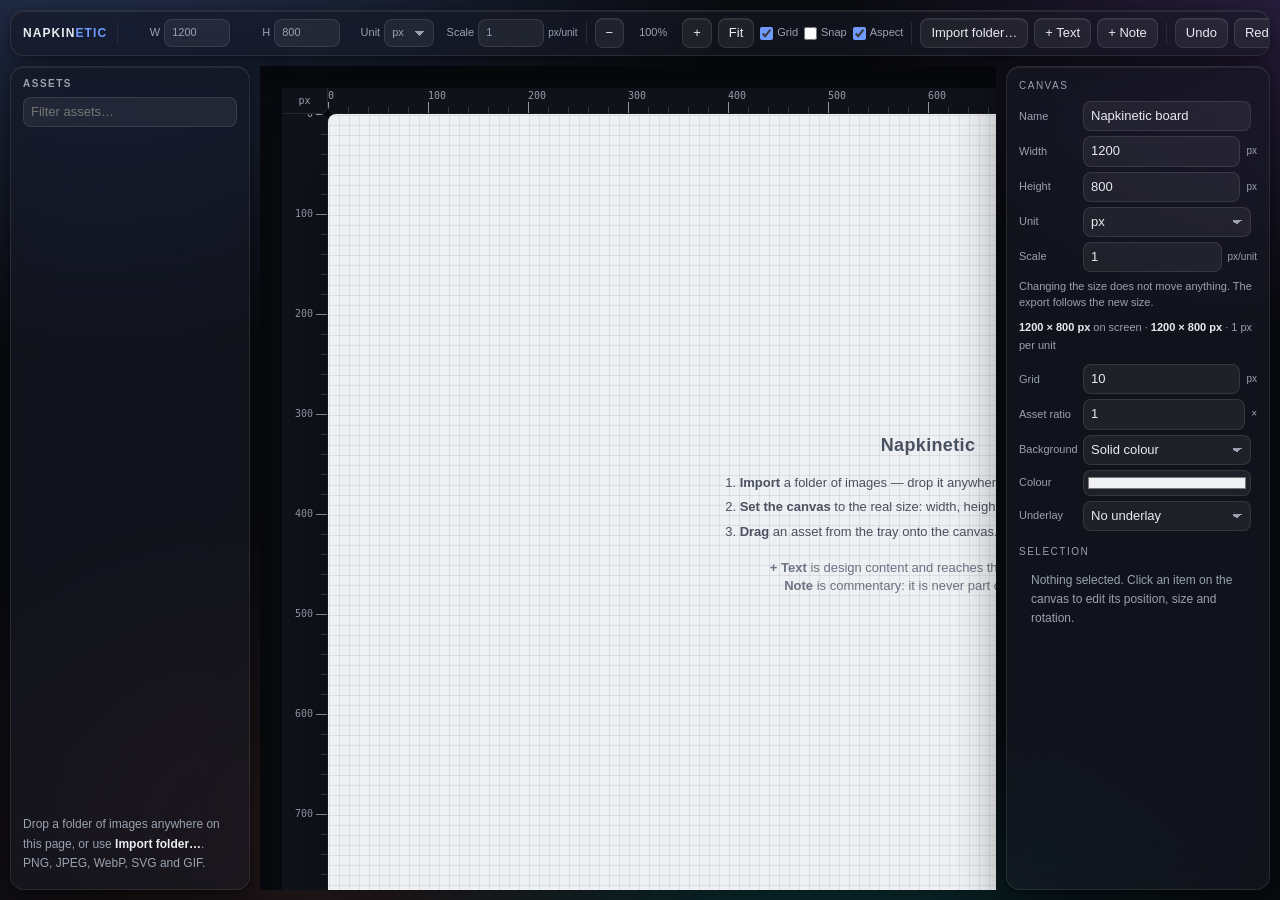
==== commit 39a214bb: "feat: rename the project to Napkinetic, and add a README animation The repo, the folder, the brand, " ====
--- a/index.html
+++ b/index.html
@@ -4,7 +4,7 @@
 <meta charset="utf-8">
 <meta name="viewport" content="width=device-width, initial-scale=1">
 <meta name="color-scheme" content="light dark">
-<title>Magnet Napkin</title>
+<title>Napkinetic</title>
 <meta name="description" content="Drop a folder of images onto a canvas of a known size, move them like magnets, leave notes that are clearly not part of the design, and export the layout plus a brief for a vision agent.">
 <link rel="stylesheet" href="styles.css">
 </head>
@@ -13,7 +13,7 @@
 <div id="app">
 
   <header id="toolbar">
-    <div class="brand">Magnet<em>Napkin</em></div>
+    <div class="brand">Napkin<em>etic</em></div>
 
     <div class="sep" role="separator"></div>
 
@@ -97,7 +97,7 @@
             <div id="notes"></div>
             <div id="guides" aria-hidden="true"></div>
             <div id="empty-state">
-              <h1>Magnet Napkin</h1>
+              <h1>Napkinetic</h1>
               <ol>
                 <li><b>Import</b> a folder of images — drop it anywhere on this page.</li>
                 <li><b>Set the canvas</b> to the real size: width, height, unit and scale, top left.</li>
--- a/styles.css
+++ b/styles.css
@@ -1,4 +1,4 @@
-/* Magnet Napkin — chrome.
+/* Napkinetic — chrome.
    The canvas is the star: everything else stays quiet and neutral.
    Dark by default. The light palette lives under [data-theme="light"],
    one attribute away. */
@@ -395,6 +395,7 @@
 
 .hint { color: var(--muted); font-size: 12px; line-height: 1.6; padding: 4px 12px 16px; margin: 0; }
 .hint b { color: var(--text); font-weight: 600; }
+.hint.small { padding: 2px 0 8px; font-size: 11px; line-height: 1.45; }
 
 /* ---------- canvas area ---------- */
 
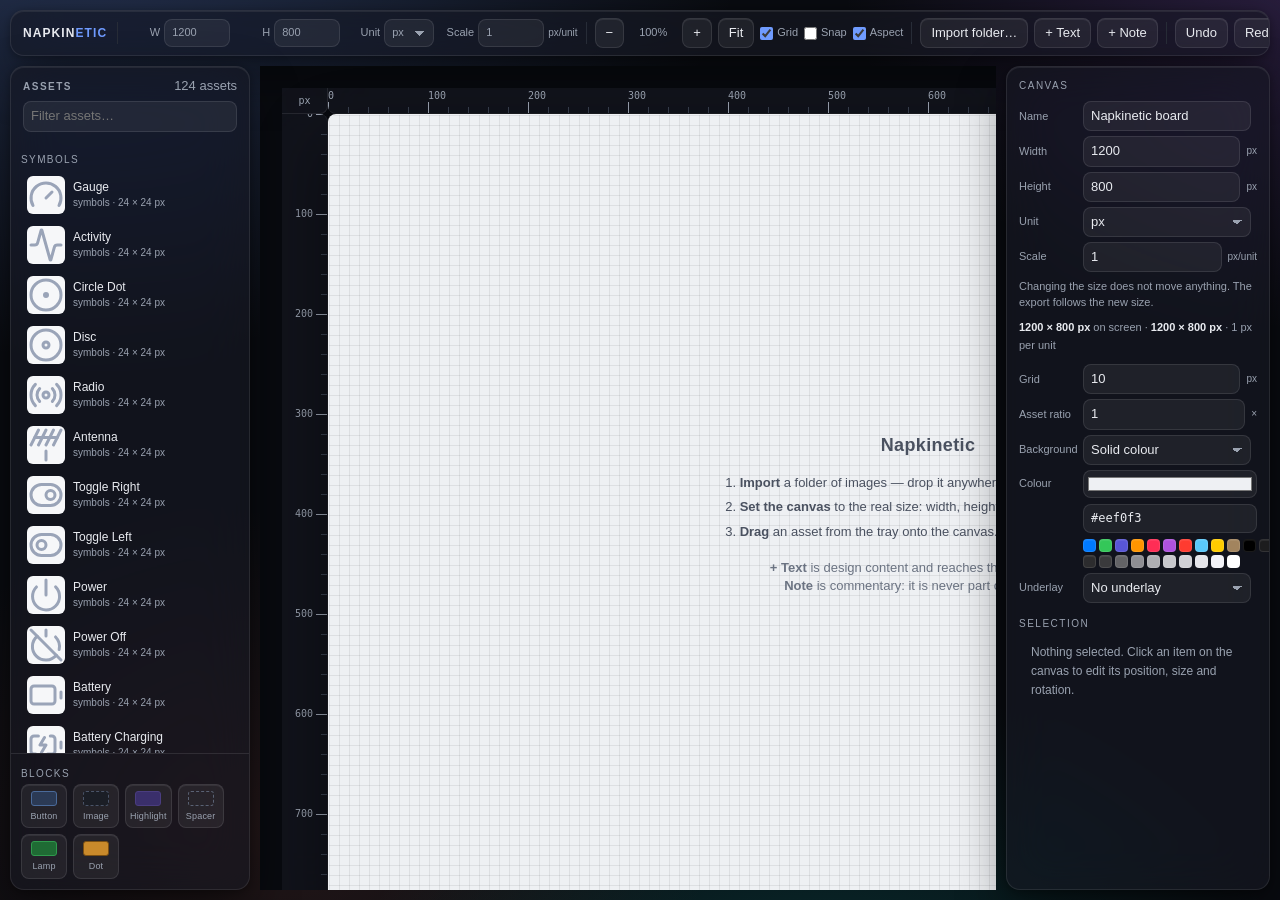
==== commit 202bcdbd: "feat: blocks, a symbol library and a colour palette Blocks are placeholders: a button, an image bloc" ====
--- a/index.html
+++ b/index.html
@@ -79,6 +79,7 @@
     <div class="panelhead"><b>Assets</b><span id="tray-count" class="muted"></span></div>
     <input id="search" type="search" placeholder="Filter assets…" aria-label="Filter assets" autocomplete="off">
     <div id="tray-scroll"></div>
+    <div id="tray-blocks"></div>
     <p id="tray-empty" class="hint">Drop a folder of images anywhere on this page, or use <b>Import folder…</b>.<br>PNG, JPEG, WebP, SVG and GIF.</p>
   </aside>
 
@@ -186,6 +187,8 @@
 <script src="js/state.js"></script>
 <script src="js/stage.js"></script>
 <script src="js/textlayout.js"></script>
+<script src="js/palette.js"></script>
+<script src="js/symbols.js"></script>
 <script src="js/assets.js"></script>
 <script src="js/items.js"></script>
 <script src="js/snap.js"></script>
--- a/styles.css
+++ b/styles.css
@@ -707,6 +707,82 @@
 .history-entry .what { color: var(--muted); font-size: 11px; flex: 1; }
 .history-entry button { flex: none; padding: 3px 8px; font-size: 11px; }
 
+/* A block: a filled, bordered box with its text centred in it. The exporter
+   draws exactly this, so the editor and the PNG agree. */
+.magnet.shape .shape-body {
+  display: flex;
+  flex-direction: column;
+  align-items: center;
+  justify-content: center;
+}
+.magnet.shape .tl { width: 100%; }
+
+/* ---------- blocks and the colour control ---------- */
+
+#tray-blocks {
+  border-top: 1px solid var(--control-line);
+  padding: 0 10px 10px;
+}
+.block-row { display: flex; flex-wrap: wrap; gap: 6px; }
+.block-button {
+  display: flex;
+  flex-direction: column;
+  align-items: center;
+  gap: 4px;
+  padding: 6px 4px 5px;
+  border-radius: 8px;
+  background: var(--control);
+  border: 1px solid var(--control-line);
+  cursor: pointer;
+  min-width: 46px;
+}
+.block-button:hover { background: var(--control-hover); }
+.block-preview {
+  display: block;
+  width: 26px;
+  height: 15px;
+  border: 1px solid;
+  border-radius: 3px;
+}
+.block-label { font-size: 9px; color: var(--muted); letter-spacing: .02em; }
+
+.field.wide-colour { grid-template-columns: 58px minmax(0, 1fr); align-items: start; }
+.field.wide-colour label { padding-top: 6px; }
+.colour-control { display: flex; flex-direction: column; gap: 6px; }
+.colour-control input[type="color"] {
+  width: 100%;
+  height: 28px;
+  padding: 2px;
+  background: var(--control);
+  border: 1px solid var(--control-line);
+  border-radius: 8px;
+  cursor: pointer;
+}
+.colour-control .hex {
+  width: 100%;
+  font: 12px/1.4 var(--mono);
+  text-transform: lowercase;
+  background: var(--control);
+  border: 1px solid var(--control-line);
+  border-radius: 8px;
+  padding: 5px 7px;
+}
+.swatches {
+  display: grid;
+  grid-template-columns: repeat(12, 1fr);
+  gap: 3px;
+}
+.swatch {
+  width: 100%;
+  aspect-ratio: 1;
+  min-height: 13px;
+  padding: 0;
+  border-radius: 4px;
+  border: 1px solid var(--control-line);
+  cursor: pointer;
+}
+.swatch:hover { outline: 1px solid var(--accent); outline-offset: 1px; }
+
 /* ---------- handoff dialog ---------- */
 
 dialog {
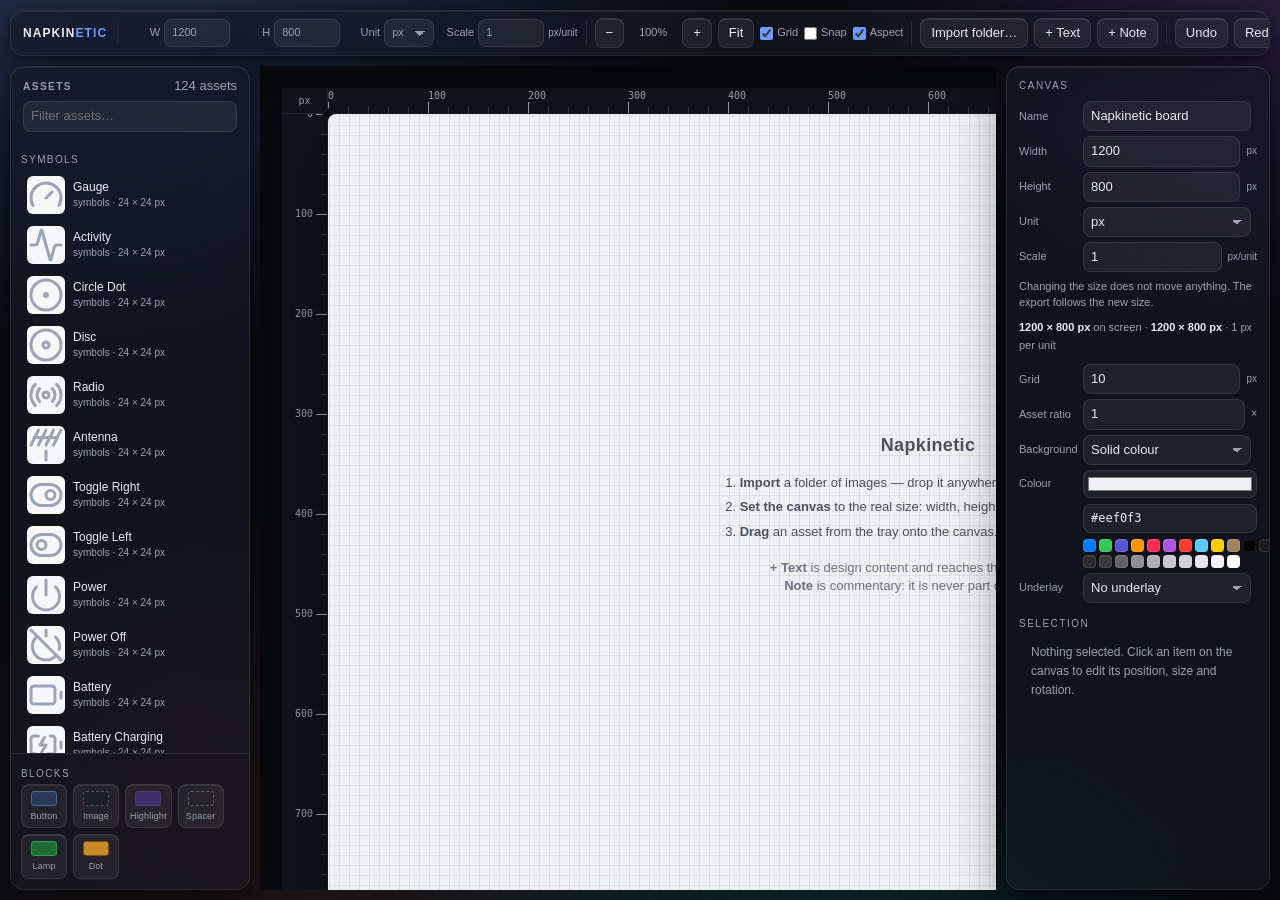
==== commit af0b7513: "feat: keep the app's promises in code, not only in the README The page says it never talks to the ne" ====
--- a/index.html
+++ b/index.html
@@ -3,6 +3,13 @@
 <head>
 <meta charset="utf-8">
 <meta name="viewport" content="width=device-width, initial-scale=1">
+<!-- The page loads nothing it did not ship with, and sends nothing anywhere.
+     This is that promise as an instruction to the browser, for the cases the
+     code cannot cover: a host that starts injecting a script, a proxy that
+     rewrites a response, a rule someone adds later. No inline script or style
+     is used, so neither is allowed. frame-ancestors cannot be set from a meta
+     tag; js/sanity.js handles the framed case instead. -->
+<meta http-equiv="Content-Security-Policy" content="default-src 'none'; script-src 'self'; style-src 'self'; img-src 'self' blob: data:; font-src 'self'; connect-src 'none'; media-src 'self' blob:; base-uri 'none'; form-action 'none'">
 <meta name="color-scheme" content="light dark">
 <title>Napkinetic</title>
 <meta name="description" content="Drop a folder of images onto a canvas of a known size, move them like magnets, leave notes that are clearly not part of the design, and export the layout plus a brief for a vision agent.">
@@ -183,6 +190,7 @@
 <input id="json-input" type="file" accept=".json,application/json" hidden>
 
 <script src="js/core.js"></script>
+<script src="js/sanity.js"></script>
 <script src="js/units.js"></script>
 <script src="js/state.js"></script>
 <script src="js/stage.js"></script>
--- a/styles.css
+++ b/styles.css
@@ -15,7 +15,7 @@
   --accent: #6f9bff;
   --accent-ink: #08101f;
   --canvas: #eef0f3;
-  --guide: #ff4d4d;
+  --guide: #e7b04b;
   --note: #fff3b0;
   --note-ink: #1c1c1c;
   --note-border: #b08900;
@@ -629,9 +629,28 @@
 .magnet.note .badge::before { content: "NOTE"; }
 
 /* Snapping guides */
-.guide { position: absolute; background: var(--guide); opacity: .85; }
+.guide { position: absolute; background: var(--guide); opacity: .9; }
 .guide.v { top: 0; bottom: 0; width: 1px; }
 .guide.h { left: 0; right: 0; height: 1px; }
+.guide-span {
+  position: absolute;
+  background: var(--guide);
+  opacity: .9;
+  box-shadow: 0 0 4px rgba(0, 0, 0, .65);
+}
+.guide-chip {
+  position: absolute;
+  transform: translate(-50%, -50%);
+  background: #0b0c0f;
+  color: var(--guide);
+  border: 1px solid rgba(231, 176, 75, .35);
+  border-radius: 3px;
+  padding: 0 4px;
+  font: 9px/13px var(--mono);
+  white-space: nowrap;
+  pointer-events: none;
+  z-index: 2;
+}
 
 /* Missing assets keep their place and say so. */
 .missing-asset {
